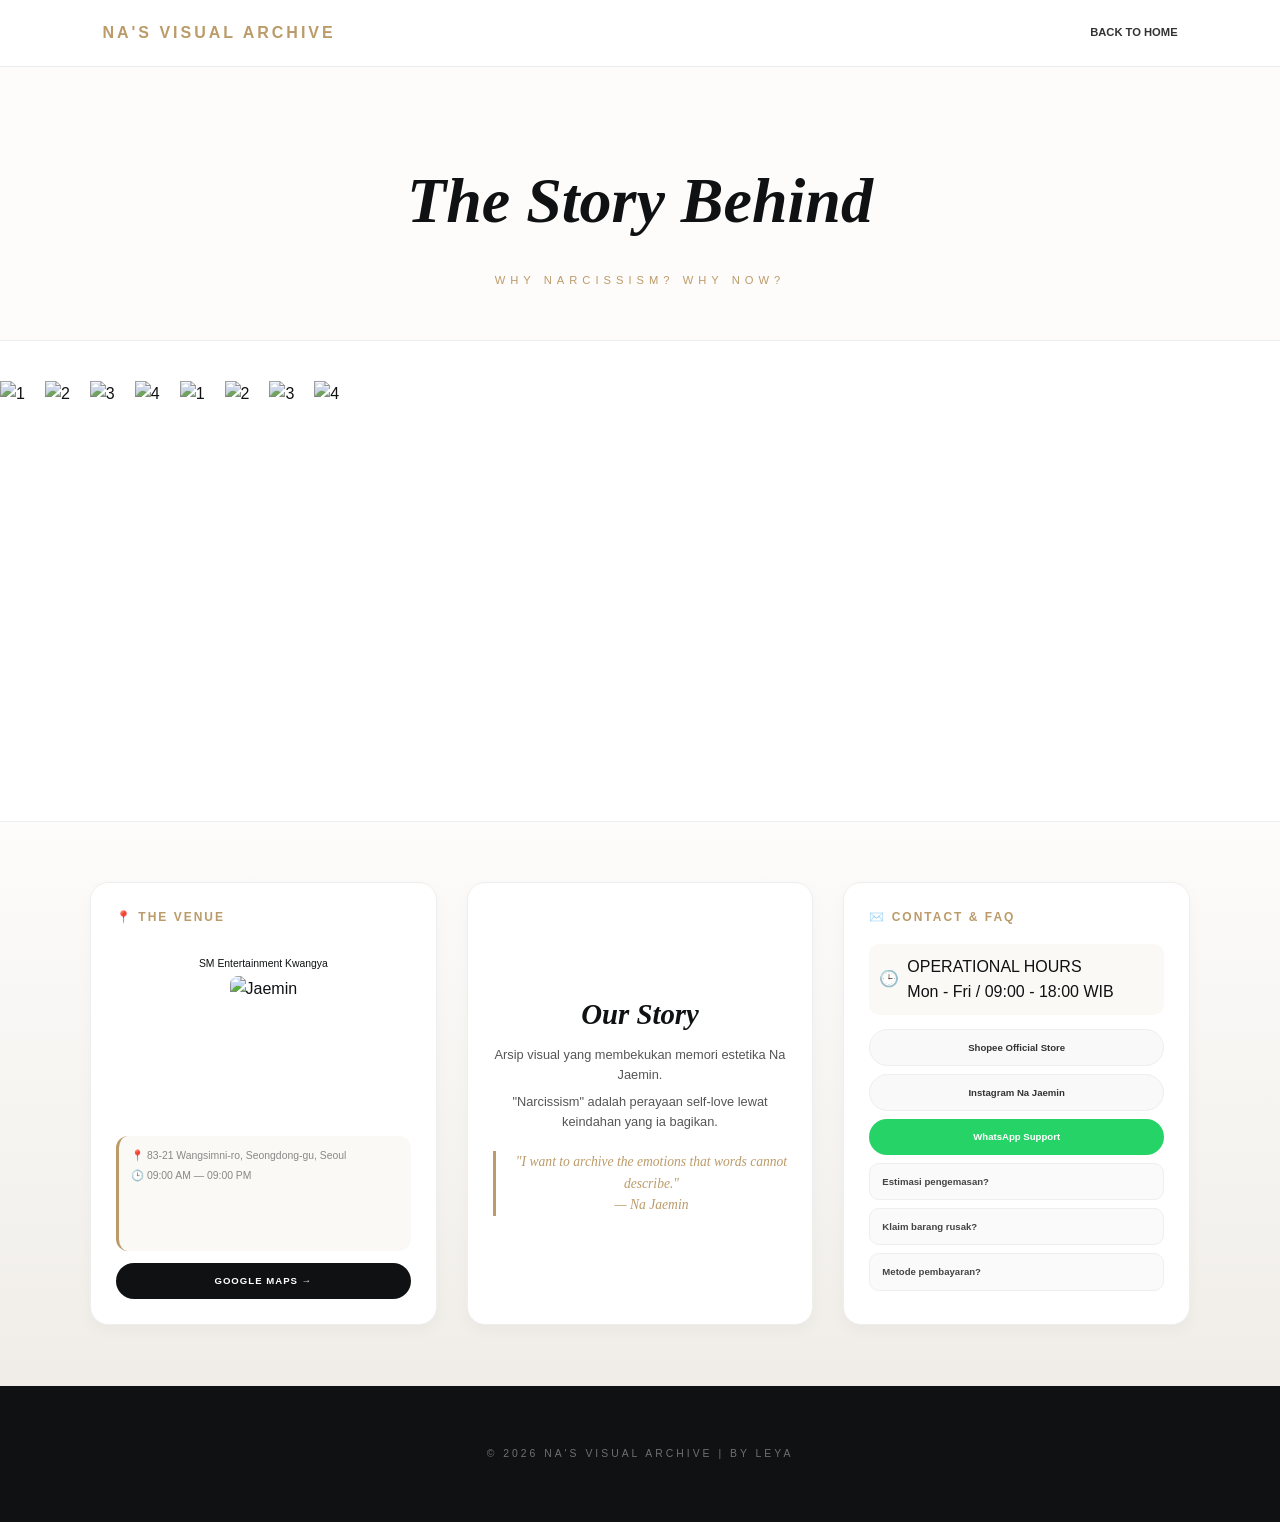
==== about.html @ 1cf2fa70 "Add files via upload" ====
<!DOCTYPE html>
<html lang="id">
<head>
    <meta charset="UTF-8">
    <meta name="viewport" content="width=device-width, initial-scale=1.0">
    <title>Tentang & Kontak | Na's Visual Archive</title>
    <link rel="stylesheet" href="style.css">
</head>
<body class="page-about">

    <nav class="navbar">
        <a href="indexx.html" class="logo">NA'S VISUAL ARCHIVE</a>
        <div class="nav-links">
            <a href="indexx.html" style="text-decoration:none; color: #333; font-size: 0.7rem; font-weight: 700;">BACK TO HOME</a>
        </div>
    </nav>

    <!-- Judul & Marquee -->
    <header class="about-header">
        <h1>The Story Behind</h1>
        <p style="letter-spacing:5px;font-size:0.7rem;color:var(--gold);">WHY NARCISSISM? WHY NOW?</p>
    </header>

    <div class="photo-strip">
        <div class="strip-track">
            <img src="heading1.jpg" alt="1"><img src="heading2.jpg" alt="2">
            <img src="heading3.jpg" alt="3"><img src="heading4.jpg" alt="4">
            <img src="icon1.jpg" alt="1"><img src="icon2.jpg" alt="2">
            <img src="icon3.jpg" alt="3"><img src="icon4.jpg" alt="4">
        </div>
    </div>

        <!-- TIGA BAGIAN SEJAJAR -->
    <section class="about-section">
        <div class="about-grid">

            <!-- 1. LOKASI -->
            <div class="about-card">
                <h3>📍 THE VENUE</h3>
                <div class="map-box">
                    <div class="map-placeholder">
                        <p>SM Entertainment Kwangya</p>
                        <img src="icon5.jpg" alt="Jaemin">
                    </div>
                </div>
                <div class="address-box">
                    <p>📍 83-21 Wangsimni-ro, Seongdong-gu, Seoul</p>
                    <p>🕒 09:00 AM — 09:00 PM</p>
                </div>
                <a href="https://maps.google.com" target="_blank" class="btn-maps">GOOGLE MAPS →</a>
            </div>

            <!-- 2. OUR STORY -->
            <div class="about-card story">
                <h2>Our Story</h2>
                <p>Arsip visual yang membekukan memori estetika Na Jaemin.</p>
                <p>"Narcissism" adalah perayaan self‑love lewat keindahan yang ia bagikan.</p>
                <div class="quote">
                    "I want to archive the emotions that words cannot describe."<br>— Na Jaemin
                </div>
            </div>

            <!-- 3. KONTAK & FAQ -->
            <div class="about-card">
                <h3>✉️ CONTACT & FAQ</h3>
                <div class="info-hours">
                    <span>🕒</span>
                    <div>
                        <p class="info-label">OPERATIONAL HOURS</p>
                        <p class="info-val">Mon - Fri / 09:00 - 18:00 WIB</p>
                    </div>
                </div>
                <a href="https://shopee.co.id/kwangya_jkt" class="contact-link">Shopee Official Store</a>
                <a href="https://www.instagram.com/na.jaemin0813" class="contact-link">Instagram Na Jaemin</a>
                <a href="https://wa.me/083161645214" class="contact-link whatsapp">WhatsApp Support</a>
                <details>
                    <summary>Estimasi pengemasan?</summary>
                    <p>1-2 hari kerja.</p>
                </details>
                <details>
                    <summary>Klaim barang rusak?</summary>
                    <p>Wajib video unboxing utuh.</p>
                </details>
                <details>
                    <summary>Metode pembayaran?</summary>
                    <p>BCA, DANA, GoPay.</p>
                </details>
            </div>

        </div>
    </section>

    <footer>© 2026 NA'S VISUAL ARCHIVE | BY LEYA</footer>

    <div id="global-toast" class="toast-notif"></div>
    <script src="app.js" defer></script>
</body>
</html>
---- style.css ----
/* === VARIABEL & RESET === */
:root {
  --gold: #bb9b69; --dark: #0f1112; --bg: #fdfcfb;
  --white: #fff; --border: #ececec; --red: #ff7675;
  --green: #27ae60; --cream: #f4eee1;
  --font: 'Plus Jakarta Sans', sans-serif;
  --serif: 'Playfair Display', serif;
}
html { scroll-behavior: smooth; }
* { margin: 0; padding: 0; box-sizing: border-box; font-family: var(--font); }
body { background: var(--bg); color: var(--dark); line-height: 1.6; }

/* === NAVIGASI === */
.navbar {
  display: flex; justify-content: space-between; align-items: center;
  padding: 20px 8%; position: fixed; width: 100%; top: 0; z-index: 1000;
  background: rgba(255,255,255,0.92); backdrop-filter: blur(12px);
  border-bottom: 1px solid var(--border); transition: padding 0.3s, box-shadow 0.3s;
}
.navbar.scrolled { padding: 8px 6%; box-shadow: 0 4px 15px rgba(0,0,0,0.05); }
.logo { font-size: 1rem; font-weight: 800; letter-spacing: 3px; color: var(--gold); text-decoration: none; }
.logo:hover { opacity: 0.8; }
.nav-links { list-style: none; display: flex; gap: 25px; flex-wrap: wrap; align-items: center; }
.nav-links a {
  text-decoration: none; color: #333; font-size: 0.65rem; text-transform: uppercase;
  font-weight: 700; transition: color 0.3s; position: relative;
}
.nav-links a::after {
  content: ''; position: absolute; width: 0; height: 1.5px; bottom: -4px; left: 0;
  background: var(--gold); transition: width 0.2s;
}
.nav-links a:hover, .nav-links a.active { color: var(--gold); }
.nav-links a:hover::after, .nav-links a.active::after { width: 100%; }
.cart-icon { cursor: pointer; position: relative; font-size: 1rem; }
.cart-badge {
  position: absolute; top: -8px; right: -10px; background: var(--gold); color: #fff;
  font-size: 0.55rem; padding: 2px 5px; border-radius: 50%; font-weight: 800;
}
footer {
  background: var(--dark); color: rgba(255,255,255,0.4); padding: 60px 8%;
  text-align: center; font-size: 0.65rem; letter-spacing: 3px; border-top: 1px solid var(--border);
}

/* === HALAMAN UTAMA === */
.hero {
  height: 100vh; display: flex; align-items: center; justify-content: center;
  position: relative; overflow: hidden;
}
.hero video { position: absolute; width: 100%; height: 100%; object-fit: cover; filter: brightness(0.5); }
.hero-content {
  position: relative; z-index: 10; text-align: center; color: #fff;
  animation: fadeUp 1.5s ease-out forwards; animation-delay: 0.2s;
}
.hero-content span { font-size: 0.7rem; letter-spacing: 10px; text-transform: uppercase; display: block; margin-bottom: 20px; }
.hero-content h1 {
  font-family: var(--serif); font-size: clamp(3rem, 10vw, 7rem); font-style: italic;
  font-weight: 400; line-height: 1; margin-bottom: 30px;
}
.explore-btn {
  text-decoration: none; background: #fff; color: var(--dark); padding: 15px 40px;
  border-radius: 40px; font-size: 0.7rem; font-weight: 800; letter-spacing: 3px;
  transition: 0.4s; display: inline-block;
}
.explore-btn:hover { background: var(--gold); color: #fff; transform: translateY(-3px); }
@keyframes fadeUp { from { opacity: 0; transform: translateY(40px); } to { opacity: 1; transform: translateY(0); } }
.fade-up { opacity: 0; animation: fadeUp 1.5s ease-out forwards; }
.page-indexx .about { animation-delay: 0.8s; }
.page-indexx .location-section { animation-delay: 1.2s; }

.about { padding: 120px 8%; background: var(--bg); display: grid; grid-template-columns: 1fr 1fr; gap: 80px; align-items: center; }
.about-img-frame { position: relative; width: 100%; height: 600px; }
.main-img { width: 100%; height: 100%; object-fit: cover; border-radius: 2px; position: relative; z-index: 2; }
.img-decoration { position: absolute; top: 40px; left: -40px; width: 100%; height: 100%; border: 1px solid var(--gold); z-index: 1; }
.about-text h2 { font-family: var(--serif); font-size: 3rem; color: var(--dark); margin-bottom: 30px; font-style: italic; }
.about-text p { line-height: 2; color: #555; font-size: 0.95rem; margin-bottom: 20px; text-align: justify; }
.quote { font-family: var(--serif); font-size: 1.2rem; color: var(--gold); font-style: italic; margin-top: 30px; border-left: 3px solid var(--gold); padding-left: 20px; }

.location-section { padding: 100px 8%; text-align: center; background: var(--cream); }
.map-link-container { display: block; max-width: 1000px; margin: 0 auto; text-decoration: none; transition: transform 0.4s; }
.map-link-container:hover { transform: translateY(-8px); }
.fake-map { width: 100%; height: 400px; background: #ddd url('heading1.jpg') center/cover; display: flex; align-items: center; justify-content: center; border-radius: 15px; overflow: hidden; position: relative; }
.map-overlay { position: absolute; inset: 0; background: rgba(15,17,18,0.4); display: flex; flex-direction: column; align-items: center; justify-content: center; opacity: 0; transition: 0.3s; color: #fff; backdrop-filter: blur(2px); }
.map-link-container:hover .map-overlay { opacity: 1; }
.venue-info { margin-top: 30px; }
.venue-info p { font-size: 0.8rem; color: var(--gold); font-weight: 800; letter-spacing: 3px; }
.view-details-btn { display: inline-block; margin-top: 15px; font-size: 0.6rem; color: var(--dark); text-decoration: none; border-bottom: 1px solid var(--gold); padding-bottom: 5px; text-transform: uppercase; letter-spacing: 2px; transition: 0.3s; }

.music-bar { position: fixed; bottom: 20px; right: 20px; z-index: 10000; background: rgba(255,255,255,0.7); backdrop-filter: blur(10px); padding: 10px; border-radius: 50px; border: 1px solid var(--gold); display: flex; align-items: center; gap: 10px; }
.music-bar audio { height: 30px; width: 150px; }
.music-bar span { font-size: 0.5rem; font-weight: 800; color: var(--gold); letter-spacing: 1px; }

/* === HALAMAN ABOUT (TENTANG, LOKASI, KONTAK) === */
.about-header { padding: 150px 8% 50px; text-align: center; }
.about-header h1 { font-family: var(--serif); font-style: italic; font-size: 4rem; margin-bottom: 20px; }
.photo-strip { display: flex; overflow: hidden; gap: 20px; background: #fff; padding: 40px 0; border-top: 1px solid #eee; border-bottom: 1px solid #eee; }
.strip-track { display: flex; gap: 20px; animation: scroll 40s linear infinite; }
.strip-track img { height: 400px; width: auto; filter: grayscale(40%); transition: 0.5s; }
.strip-track img:hover { filter: grayscale(0); transform: scale(1.05); }
@keyframes scroll { 0% { transform: translateX(0); } 100% { transform: translateX(-50%); } }

.about-section { padding: 60px 5%; background: linear-gradient(to bottom, var(--bg), #f0ede8); }
.about-grid { display: grid; grid-template-columns: repeat(3, 1fr); gap: 30px; max-width: 1100px; margin: 0 auto; }
.about-card { background: #fff; border-radius: 18px; padding: 25px; border: 1px solid #eee; box-shadow: 0 6px 16px rgba(0,0,0,0.03); display: flex; flex-direction: column; }
.about-card h3 { font-size: 0.75rem; letter-spacing: 2px; color: var(--gold); text-transform: uppercase; margin-bottom: 16px; }
.about-card .map-box { height: 180px; margin-bottom: 12px; }
.about-card .map-placeholder { padding: 8px; text-align: center; }
.about-card .map-placeholder p { font-size: 0.65rem; margin: 4px 0; }
.about-card .map-placeholder img { width: 100%; height: 120px; object-fit: cover; border-radius: 8px; }
.about-card .address-box { background: #faf9f5; padding: 12px; border-radius: 12px; border-left: 3px solid var(--gold); margin-bottom: 12px; flex: 1; }
.about-card .address-box p { font-size: 0.65rem; color: #888; margin: 0 0 4px; }
.about-card .btn-maps { display: block; text-align: center; background: var(--dark); color: #fff; padding: 10px; border-radius: 30px; font-size: 0.6rem; font-weight: 800; text-decoration: none; letter-spacing: 1px; transition: 0.3s; }
.about-card .btn-maps:hover { background: var(--gold); }

.about-card.story { justify-content: center; text-align: center; padding: 30px 25px; }
.about-card.story h2 { font-family: var(--serif); font-size: 1.8rem; font-style: italic; color: var(--dark); margin-bottom: 8px; }
.about-card.story p { color: #555; font-size: 0.8rem; line-height: 1.6; margin-bottom: 6px; }
.about-card.story .quote { font-size: 0.85rem; margin-top: 12px; }

.about-card .info-hours { display: flex; align-items: center; gap: 8px; margin-bottom: 14px; background: #faf9f5; padding: 10px; border-radius: 10px; }
.about-card .contact-link { display: block; padding: 10px; background: #f9f9f9; border-radius: 30px; text-align: center; font-size: 0.6rem; font-weight: 700; color: #333; text-decoration: none; border: 1px solid #eee; margin-bottom: 8px; }
.about-card .contact-link.whatsapp { background: #25d366; color: #fff; border: none; }
.about-card details { background: #fafafa; border: 1px solid #eee; border-radius: 10px; margin-bottom: 8px; padding: 0 12px; }
.about-card summary { font-size: 0.6rem; font-weight: 700; color: #444; padding: 10px 0; cursor: pointer; list-style: none; }
.about-card details p { font-size: 0.6rem; color: #666; padding-bottom: 10px; margin: 0; }

/* === TOKO (nadya) === */
.page-shop .container { padding: 25px 6%; display: grid; grid-template-columns: 1fr 300px; gap: 25px; }
.sub-nav { margin-top: 68px; background: #fff; padding: 15px 6% 12px; border-bottom: 1px solid var(--border); text-align: center; }
.search-bar { width: 100%; max-width: 400px; padding: 8px 18px; border-radius: 40px; border: 1px solid var(--border); background: #f9f9f9; outline: none; margin-bottom: 12px; font-size: 0.8rem; }
.cat-filter { display: flex; justify-content: center; gap: 15px; flex-wrap: wrap; }
.cat-filter a { text-decoration: none; color: #999; font-size: 0.6rem; font-weight: 800; text-transform: uppercase; }
.cat-filter a:hover { color: var(--gold); }
.section-title { font-size: 0.8rem; letter-spacing: 3px; margin: 30px 0 15px; color: var(--gold); display: flex; align-items: center; gap: 10px; text-transform: uppercase; }
.section-title::after { content: ""; height: 1px; flex: 1; background: var(--border); }
.grid { display: grid; grid-template-columns: repeat(auto-fill, minmax(200px, 1fr)); gap: 20px; }

.p-item { position: relative; }
.db-check { display: none; }
.card { background: #fff; border-radius: 18px; border: 1px solid var(--border); transition: 0.2s ease; cursor: pointer; overflow: hidden; display: flex; flex-direction: column; height: 100%; }
.db-check:checked + .card { border: 2px solid var(--gold); background: #fffef8; transform: translateY(-2px); box-shadow: 0 6px 15px rgba(0,0,0,0.05); }
.img-box { position: relative; width: 100%; aspect-ratio: 1 / 1; overflow: hidden; background: #f5f5f5; }
.img-box img { width: 100%; height: 100%; object-fit: cover; transition: transform 0.2s ease; }
.slider-btn { position: absolute; top: 50%; transform: translateY(-50%); background: rgba(0,0,0,0.5); color: #fff; border: none; width: 26px; height: 26px; border-radius: 50%; cursor: pointer; font-size: 0.9rem; display: flex; align-items: center; justify-content: center; opacity: 0; transition: 0.2s; z-index: 5; }
.card:hover .slider-btn { opacity: 0.7; }
.slider-left { left: 6px; } .slider-right { right: 6px; }
.badge-label { position: absolute; top: 8px; left: 8px; padding: 3px 8px; border-radius: 30px; font-size: 0.5rem; font-weight: 800; color: #fff; z-index: 2; }
.badge-laris { background: var(--red); } .badge-mahal { background: var(--dark); } .badge-murah { background: var(--green); } .badge-habis { background: #aaa; }
.info { padding: 10px; flex-grow: 1; }
.info h3 { font-size: 0.75rem; font-weight: 700; margin-bottom: 4px; }
.price { color: var(--gold); font-weight: 800; font-size: 0.9rem; display: block; margin: 6px 0; }
.rating { font-size: 0.6rem; color: #f1c40f; margin-bottom: 4px; letter-spacing: 1px; }
.stock-info { font-size: 0.55rem; color: var(--green); margin: 4px 0; font-weight: 600; }
.stock-info.out { color: var(--red); }
.qty-row { margin-top: 8px; display: flex; gap: 6px; align-items: center; }
.variant-select, .qty-input { flex: 1; padding: 6px; font-size: 0.65rem; border: 1px solid #ddd; border-radius: 8px; background: #fefefe; }
.qty-input { width: 60px; text-align: center; }
.cart-actions { display: flex; gap: 6px; margin-top: 8px; }
.btn-add-cart, .btn-remove-cart { flex: 1; padding: 6px; font-size: 0.6rem; font-weight: 800; border: none; border-radius: 30px; cursor: pointer; transition: 0.2s; }
.btn-add-cart { background: var(--dark); color: #fff; } .btn-add-cart:hover { background: var(--gold); }
.btn-remove-cart { background: #f0f0f0; color: #999; } .btn-remove-cart:hover { background: #ffe0e0; color: var(--red); }
.btn-deskripsi { width: 100%; margin-top: 8px; padding: 5px; background: #f5f3ef; border: 1px solid #ddd; border-radius: 30px; font-size: 0.6rem; cursor: pointer; font-weight: 600; transition: 0.2s; }
.btn-deskripsi:hover { background: var(--gold); color: #fff; border-color: var(--gold); }

.sidebar { background: #fff; padding: 18px; border-radius: 20px; border: 1px solid var(--border); position: sticky; top: 85px; height: fit-content; }
.status-box { padding: 8px; border-radius: 12px; text-align: center; font-size: 0.7rem; font-weight: 800; margin-bottom: 15px; background: #eee; }
.status-unpaid { background: #fff1f0; color: var(--red); border: 1px solid #ffa39e; }
.cart-summary-list { max-height: 220px; overflow-y: auto; margin-bottom: 15px; border-top: 1px solid var(--border); border-bottom: 1px solid var(--border); padding: 8px 0; }
.summary-item { display: flex; justify-content: space-between; font-size: 0.7rem; margin-bottom: 6px; padding: 4px 0; border-bottom: 1px dashed #f0f0f0; }
.remove-item { color: var(--red); cursor: pointer; margin-left: 6px; font-weight: 800; }
.form-group { margin-bottom: 15px; }
.form-group label { font-size: 0.65rem; font-weight: 800; color: #aaa; display: block; margin-bottom: 4px; }
.form-group select { width: 100%; padding: 8px; border-radius: 12px; border: 1px solid var(--border); font-size: 0.7rem; }
.total-row { display: flex; justify-content: space-between; font-weight: 800; border-top: 2px solid #eee; padding-top: 12px; margin-top: 10px; font-size: 0.9rem; }
.btn-checkout { width: 100%; padding: 10px; background: var(--dark); color: #fff; border: none; border-radius: 40px; font-weight: 800; margin-top: 15px; cursor: pointer; transition: 0.3s; font-size: 0.75rem; }
.btn-checkout:hover { background: var(--gold); }

/* === CHECKOUT === */
.page-checkout { background: #f8f6f2; min-height: 100vh; display: flex; align-items: center; justify-content: center; padding: 80px 20px 20px; }
.checkout-wrapper { max-width: 480px; width: 100%; margin: 0 auto; background: #fff; color: var(--dark); border-radius: 20px; box-shadow: 0 10px 30px rgba(0,0,0,0.1); overflow: hidden; border: 1px solid var(--border); }
.checkout-wrapper .header { background: #101010; padding: 18px; text-align: center; }
.checkout-wrapper .header h2 { font-size: 1.1rem; font-weight: 600; color: var(--gold); }
.checkout-wrapper .content { padding: 20px; }
.checkout-wrapper .form-group { margin-bottom: 14px; }
.checkout-wrapper label { font-size: 0.65rem; font-weight: 700; text-transform: uppercase; color: #666; display: block; margin-bottom: 4px; }
.checkout-wrapper input, .checkout-wrapper select, .checkout-wrapper textarea { width: 100%; padding: 10px; border-radius: 10px; border: 1px solid #ddd; background: #fff; color: #333; font-size: 0.8rem; }
.checkout-wrapper input:focus, .checkout-wrapper select:focus, .checkout-wrapper textarea:focus { outline: none; border-color: var(--gold); }
.cart-summary { background: #f9f9f9; border: 1px solid var(--border); border-radius: 14px; padding: 14px; margin: 18px 0; color: #333; }
.cart-summary a { color: var(--gold); text-decoration: underline; }
.cart-item { display: flex; justify-content: space-between; font-size: 0.7rem; padding: 4px 0; border-bottom: 1px solid #eee; }
.total-bayar { font-weight: 800; font-size: 1rem; color: var(--gold); text-align: right; margin-top: 12px; }
.btn-group { display: flex; gap: 10px; margin-top: 20px; }
.btn-primary, .btn-secondary { flex: 1; padding: 12px; border: none; border-radius: 40px; font-weight: 800; cursor: pointer; transition: 0.2s; font-size: 0.7rem; }
.btn-primary { background: var(--dark); color: #fff; } .btn-primary:hover { background: var(--gold); }
.btn-secondary { background: #e0e0e0; color: #333; }

#strukContainer { display: none; position: fixed; top: 50%; left: 50%; transform: translate(-50%, -50%); z-index: 9999; width: 90%; max-width: 400px; background: #1a1a1a; border: 1px solid var(--gold); border-radius: 16px; padding: 20px; box-shadow: 0 0 30px rgba(0,0,0,0.8); color: #ddd; font-size: 0.75rem; }
#strukContainer h3 { color: var(--gold); font-size: 0.9rem; text-align: center; margin-bottom: 10px; }
#strukContainer p { font-size: 0.7rem; color: #ccc; margin: 4px 0; }
#strukContainer hr { border-color: #333; }
#paymentInstruction { background: #111; border-left: 3px solid var(--gold); border-radius: 10px; padding: 12px; margin-top: 12px; font-size: 0.7rem; color: #ccc; }
.admin-panel { margin-top: 15px; text-align: center; }
.admin-panel p { font-size: 0.7rem; color: #aaa; }
.admin-panel .btn-primary { width: auto; padding: 8px 20px; font-size: 0.7rem; background: var(--gold); color: #000; }
.struk-close { position: absolute; top: 10px; right: 14px; background: none; border: none; color: var(--gold); font-size: 1.2rem; cursor: pointer; font-weight: bold; }
.toast-custom { position: fixed; bottom: 20px; left: 50%; transform: translateX(-50%); background: #222; color: #fff; padding: 10px 20px; border-radius: 40px; font-size: 0.75rem; opacity: 0; transition: 0.2s; z-index: 9999; }
button:disabled { opacity: 0.5; cursor: not-allowed; }

/* === DAFTAR PESANAN === */
.page-orderlist .container { max-width: 1000px; margin: 80px auto; padding: 20px; }
.page-orderlist .header { text-align: center; margin-bottom: 30px; }
.page-orderlist .header h1 { color: var(--gold); font-size: 1.6rem; }
.order-card { background: #fff; border-radius: 24px; margin-bottom: 25px; padding: 22px; border: 1px solid var(--border); box-shadow: 0 8px 20px rgba(0,0,0,0.03); }
.order-header { display: flex; justify-content: space-between; align-items: center; flex-wrap: wrap; border-bottom: 1px solid #eee; padding-bottom: 12px; margin-bottom: 12px; }
.order-id { font-weight: 800; color: #333; font-size: 0.9rem; }
.order-date { font-size: 0.7rem; color: #999; }
.status-badge { padding: 4px 14px; border-radius: 40px; font-size: 0.7rem; font-weight: 800; }
.status-menunggu { background: #fff1f0; color: var(--red); } .status-diproses { background: #fff3e0; color: #f39c12; } .status-dikirim { background: #e3f7ec; color: #27ae60; } .status-diterima { background: #e0f2fe; color: #0284c7; } .status-dibatalkan { background: #f0f0f0; color: #999; }
.customer-info { background: #faf9f5; padding: 14px; border-radius: 16px; margin: 12px 0; font-size: 0.75rem; line-height: 1.5; }
.order-items { margin: 15px 0; padding: 12px; background: #fefefc; border-radius: 16px; border: 1px solid #f0ede8; }
.item-row { display: flex; justify-content: space-between; font-size: 0.75rem; margin-bottom: 8px; }
.order-total { text-align: right; font-weight: 800; margin-top: 10px; padding-top: 8px; border-top: 1px dashed #ddd; }
.action-buttons { display: flex; gap: 12px; margin-top: 18px; flex-wrap: wrap; }
.btn { padding: 8px 18px; border: none; border-radius: 40px; font-weight: 700; font-size: 0.7rem; cursor: pointer; transition: 0.2s; }
.btn-proses { background: var(--gold); color: #fff; } .btn-kirim { background: var(--green); color: #fff; } .btn-terima { background: #0284c7; color: #fff; } .btn-batal { background: #e0e0e0; color: #666; } .btn-disabled { opacity: 0.5; cursor: not-allowed; background: #ccc; }
.nav-links-bottom { text-align: center; margin-top: 30px; padding: 15px; border-top: 1px solid #e0ddd8; }
.nav-links-bottom a { color: var(--gold); text-decoration: none; font-weight: 600; }
.kode-bayar { background: #f9f2e0; padding: 5px 10px; border-radius: 12px; font-family: monospace; font-weight: bold; display: inline-block; margin-top: 5px; }

/* === REVIEWS === */
.page-reviews .container { padding: 100px 6% 70px; max-width: 1200px; margin: 0 auto; }
.best-seller-title { font-size: 0.8rem; font-weight: 800; letter-spacing: 3px; text-align: center; margin-bottom: 30px; color: var(--gold); text-transform: uppercase; }
.best-grid { display: grid; grid-template-columns: repeat(auto-fit, minmax(240px, 1fr)); gap: 25px; margin-bottom: 60px; }
.best-item { background: #fff; padding: 28px 20px; border-radius: 20px; border: 1px solid var(--border); text-align: center; transition: all 0.3s; text-decoration: none; color: inherit; display: block; box-shadow: 0 4px 12px rgba(0,0,0,0.02); }
.best-item:hover { transform: translateY(-8px); border-color: var(--gold); box-shadow: 0 15px 30px rgba(187,155,105,0.1); }
.rank-tag { font-size: 0.55rem; background: var(--gold); color: #fff; padding: 3px 10px; border-radius: 50px; font-weight: 800; display: inline-block; margin-bottom: 12px; }
.best-item h4 { font-size: 0.9rem; margin: 8px 0 4px; font-weight: 800; }
.best-item p { font-size: 0.7rem; color: #aaa; margin-bottom: 8px; }
.price-tag { color: var(--gold); font-weight: 800; font-size: 0.85rem; }

.section-header { text-align: center; margin-bottom: 50px; }
.section-header h2 { font-size: 1.6rem; letter-spacing: 4px; font-weight: 800; color: var(--dark); }
.section-header p { font-size: 0.7rem; color: var(--gold); letter-spacing: 2px; margin-top: 5px; }

.review-grid { display: grid; grid-template-columns: repeat(auto-fit, minmax(280px, 1fr)); gap: 25px; }
.review-card {
  background: #fff; padding: 28px; border-radius: 22px; border: 1px solid var(--border);
  display: flex; flex-direction: column; transition: all 0.3s; height: 100%;
  box-shadow: 0 4px 12px rgba(0,0,0,0.02);
}
.review-card:hover { transform: translateY(-5px); box-shadow: 0 12px 28px rgba(0,0,0,0.06); border-color: #ddd; }
.product-badge {
  display: inline-flex; align-items: center; background: #fdf1e1; color: var(--gold);
  padding: 6px 14px; border-radius: 50px; font-size: 0.6rem; font-weight: 800; margin-bottom: 15px;
  letter-spacing: 0.5px; align-self: flex-start;
}
.stars { color: #f1c40f; font-size: 0.9rem; margin-bottom: 12px; letter-spacing: 2px; }
.review-content { font-size: 0.8rem; color: #555; line-height: 1.7; margin-bottom: 20px; flex: 1; }
.user-profile { display: flex; align-items: center; gap: 12px; padding-top: 18px; border-top: 1px solid #f5f5f5; margin-top: auto; }
.user-avatar { width: 44px; height: 44px; border-radius: 50%; background: #eee; border: 2px solid var(--gold); object-fit: cover; flex-shrink: 0; }
.user-info h5 { font-size: 0.8rem; font-weight: 800; color: var(--dark); line-height: 1.3; }
.user-info span { font-size: 0.65rem; color: #bbb; text-transform: uppercase; letter-spacing: 0.5px; }
.like-container { font-size: 0.7rem; color: var(--red); font-weight: 800; margin: 12px 0 8px; }
.admin-reply {
  background: #fafafa; padding: 14px; border-radius: 12px; border-left: 3px solid var(--gold);
  font-size: 0.7rem; color: #555; margin-top: 10px; line-height: 1.5;
}

.stats-container {
  background: var(--dark); color: #fff; padding: 60px 30px; border-radius: 40px;
  display: grid; grid-template-columns: repeat(3, 1fr); gap: 20px; margin: 70px 0 40px; text-align: center;
}
.stat-box h3 { font-size: 2.4rem; color: var(--gold); font-weight: 800; margin-bottom: 5px; }
.stat-box p { font-size: 0.65rem; text-transform: uppercase; letter-spacing: 3px; color: rgba(255,255,255,0.5); }

/* === TOAST GLOBAL === */
.toast-notif { position: fixed; bottom: 20px; left: 50%; transform: translateX(-50%); background: #1e1e1e; color: #fff; padding: 8px 18px; border-radius: 50px; font-size: 0.7rem; z-index: 9999; opacity: 0; transition: 0.2s; pointer-events: none; }

/* === RESPONSIVE === */
@media (max-width: 768px) {
  .navbar { flex-direction: column; gap: 15px; padding: 15px 5%; }
  .nav-links { gap: 10px; justify-content: center; }
  .review-grid, .stats-container, .about-grid { grid-template-columns: 1fr; }
  .about { grid-template-columns: 1fr; }
  .about-img-frame { height: 400px; }
  .best-grid { grid-template-columns: 1fr; }
}
@media (max-width: 750px) {
  .page-shop .container { grid-template-columns: 1fr; }
  .page-shop .sidebar { position: static; margin-top: 20px; }
  .grid { grid-template-columns: repeat(auto-fill, minmax(170px, 1fr)); }
}
@media (max-width: 600px) {
  .order-header { flex-direction: column; align-items: flex-start; gap: 8px; }
  .action-buttons button { flex: 1; }
}
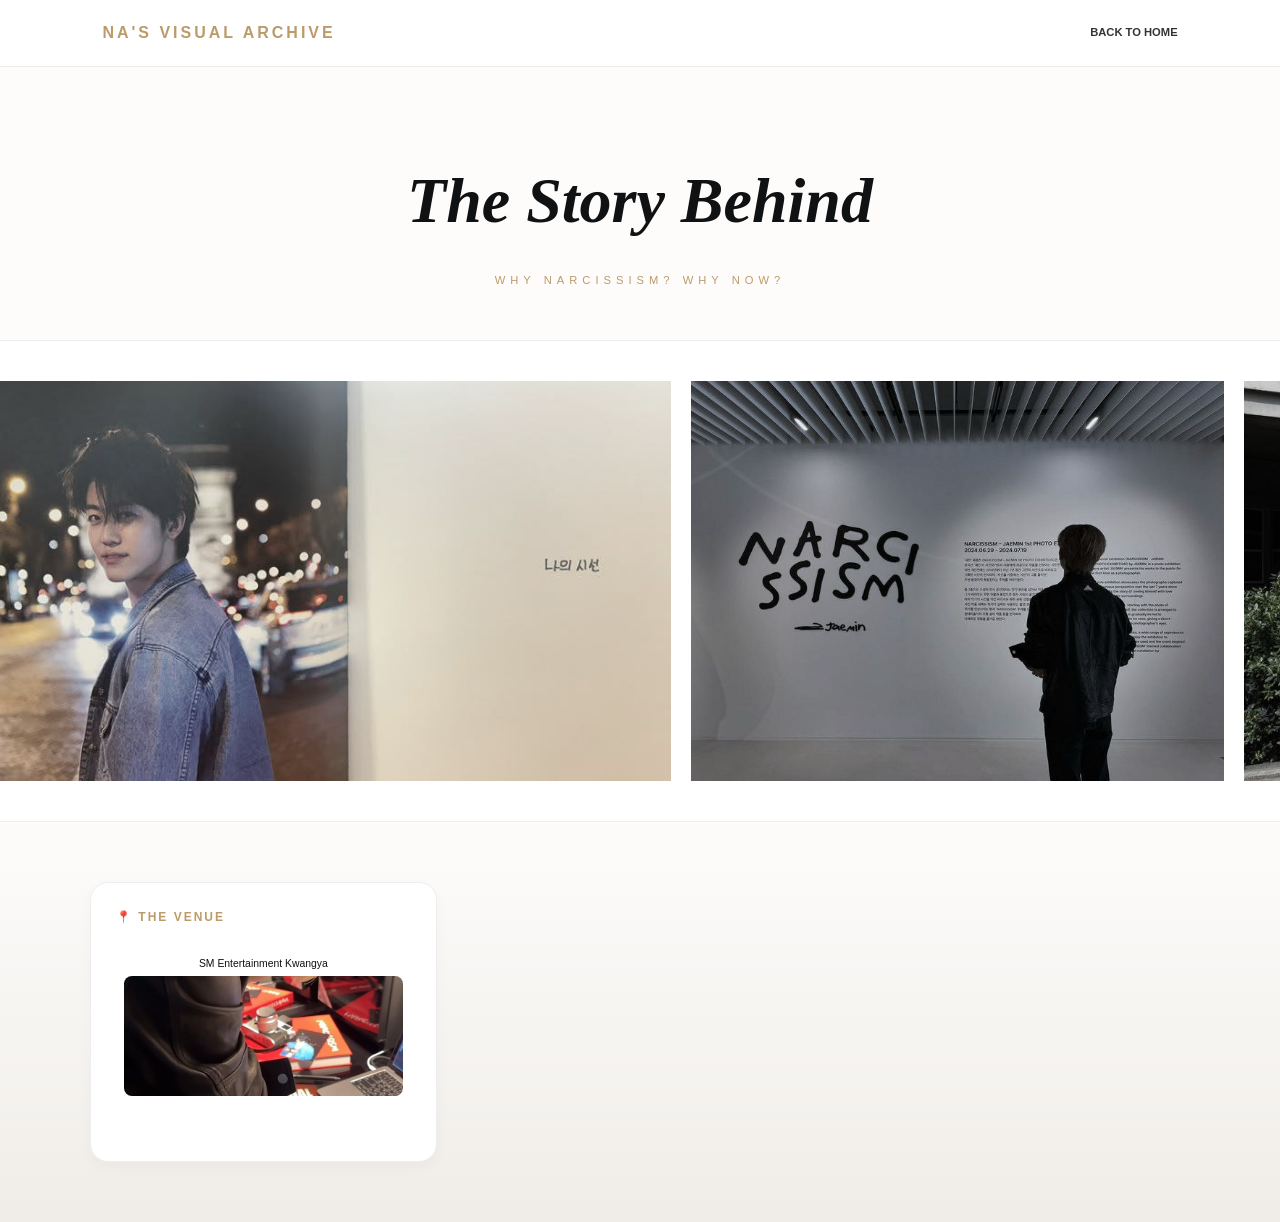
==== commit 98ba24e2: "Fix formatting and update navigation links in about.html Updated links and fixed formatting issues i" ====
--- a/about.html
+++ b/about.html
@@ -9,9 +9,9 @@
 <body class="page-about">
 
     <nav class="navbar">
-        <a href="indexx.html" class="logo">NA'S VISUAL ARCHIVE</a>
+        <a href="index.html" class="logo">NA'S VISUAL ARCHIVE</a>
         <div class="nav-links">
-            <a href="indexx.html" style="text-decoration:none; color: #333; font-size: 0.7rem; font-weight: 700;">BACK TO HOME</a>
+            <a href="index.html" style="text-decoration:none; color: #333; font-size: 0.7rem; font-weight: 700;">BACK TO HOME</a>
         </div>
     </nav>
 
@@ -41,58 +41,3 @@
                     <div class="map-placeholder">
                         <p>SM Entertainment Kwangya</p>
                         <img src="icon5.jpg" alt="Jaemin">
-                    </div>
-                </div>
-                <div class="address-box">
-                    <p>📍 83-21 Wangsimni-ro, Seongdong-gu, Seoul</p>
-                    <p>🕒 09:00 AM — 09:00 PM</p>
-                </div>
-                <a href="https://maps.google.com" target="_blank" class="btn-maps">GOOGLE MAPS →</a>
-            </div>
-
-            <!-- 2. OUR STORY -->
-            <div class="about-card story">
-                <h2>Our Story</h2>
-                <p>Arsip visual yang membekukan memori estetika Na Jaemin.</p>
-                <p>"Narcissism" adalah perayaan self‑love lewat keindahan yang ia bagikan.</p>
-                <div class="quote">
-                    "I want to archive the emotions that words cannot describe."<br>— Na Jaemin
-                </div>
-            </div>
-
-            <!-- 3. KONTAK & FAQ -->
-            <div class="about-card">
-                <h3>✉️ CONTACT & FAQ</h3>
-                <div class="info-hours">
-                    <span>🕒</span>
-                    <div>
-                        <p class="info-label">OPERATIONAL HOURS</p>
-                        <p class="info-val">Mon - Fri / 09:00 - 18:00 WIB</p>
-                    </div>
-                </div>
-                <a href="https://shopee.co.id/kwangya_jkt" class="contact-link">Shopee Official Store</a>
-                <a href="https://www.instagram.com/na.jaemin0813" class="contact-link">Instagram Na Jaemin</a>
-                <a href="https://wa.me/083161645214" class="contact-link whatsapp">WhatsApp Support</a>
-                <details>
-                    <summary>Estimasi pengemasan?</summary>
-                    <p>1-2 hari kerja.</p>
-                </details>
-                <details>
-                    <summary>Klaim barang rusak?</summary>
-                    <p>Wajib video unboxing utuh.</p>
-                </details>
-                <details>
-                    <summary>Metode pembayaran?</summary>
-                    <p>BCA, DANA, GoPay.</p>
-                </details>
-            </div>
-
-        </div>
-    </section>
-
-    <footer>© 2026 NA'S VISUAL ARCHIVE | BY LEYA</footer>
-
-    <div id="global-toast" class="toast-notif"></div>
-    <script src="app.js" defer></script>
-</body>
-</html>
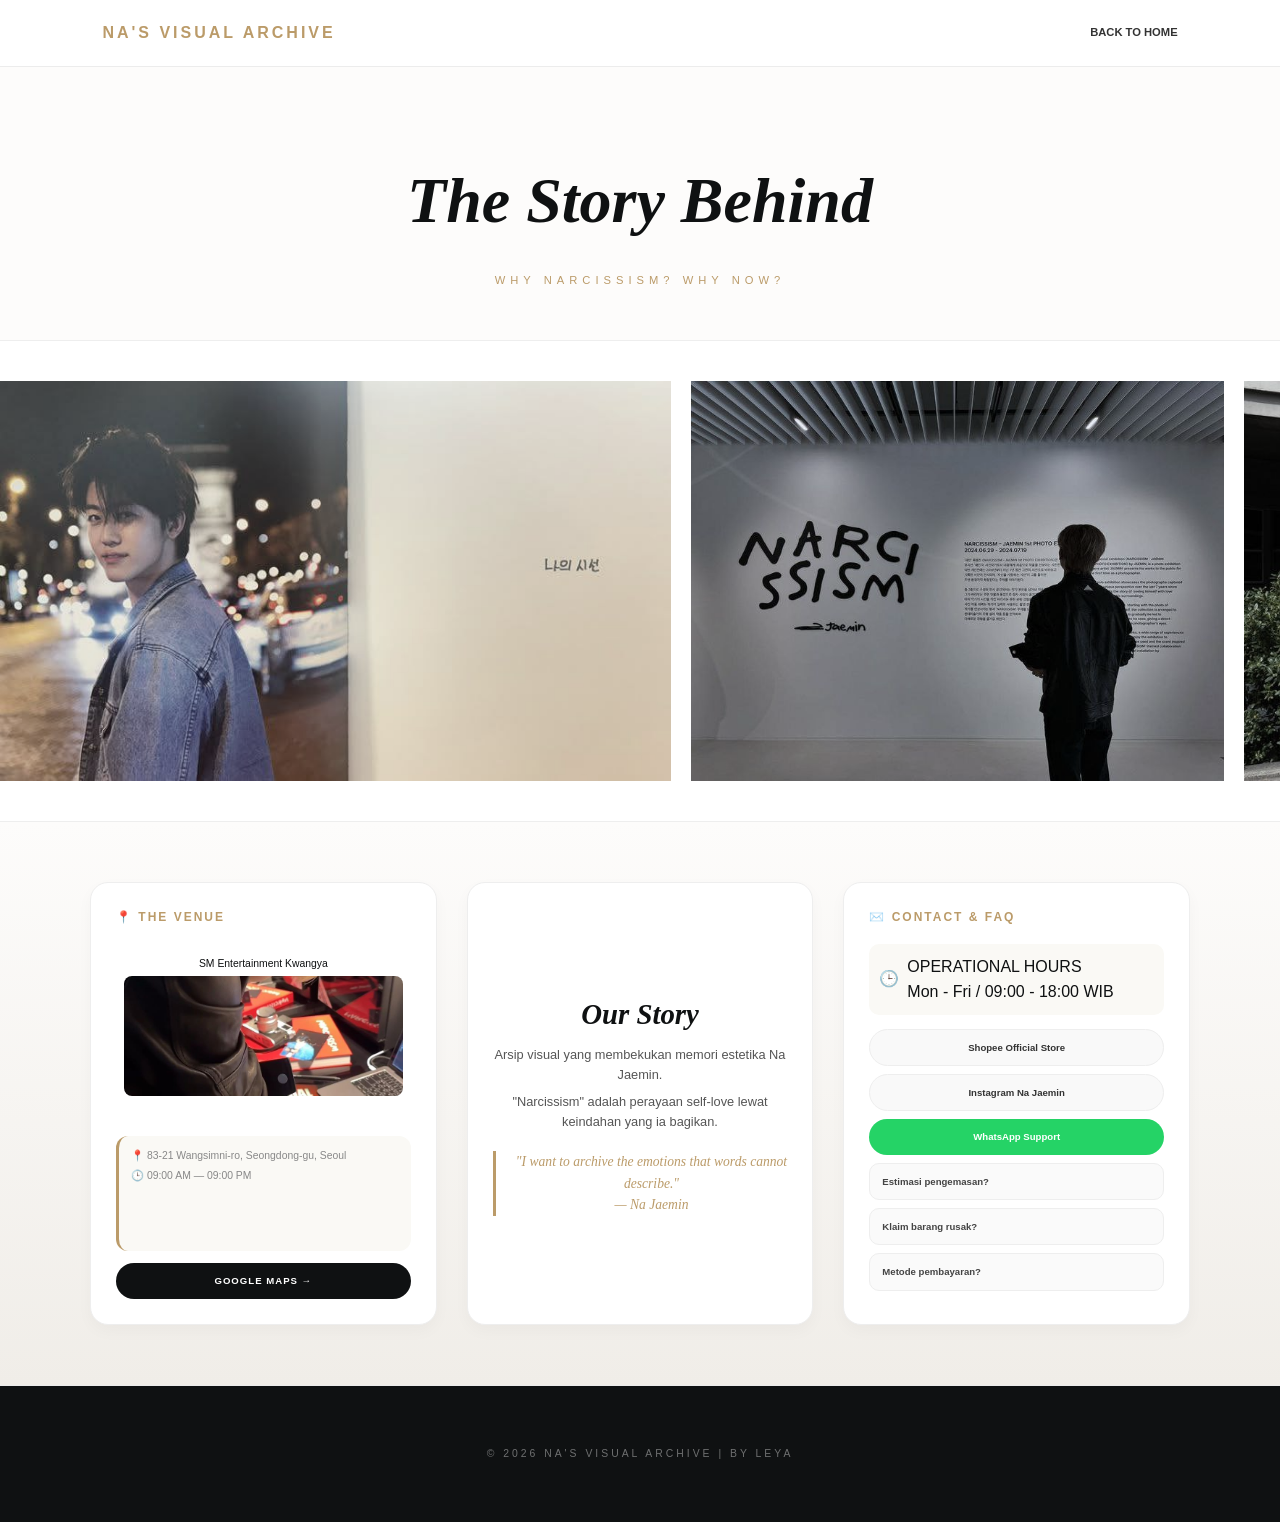
==== commit 77470fb0: "Update about.html" ====
--- a/about.html
+++ b/about.html
@@ -41,3 +41,58 @@
                     <div class="map-placeholder">
                         <p>SM Entertainment Kwangya</p>
                         <img src="icon5.jpg" alt="Jaemin">
+                    </div>
+                </div>
+                <div class="address-box">
+                    <p>📍 83-21 Wangsimni-ro, Seongdong-gu, Seoul</p>
+                    <p>🕒 09:00 AM — 09:00 PM</p>
+                </div>
+                <a href="https://maps.google.com" target="_blank" class="btn-maps">GOOGLE MAPS →</a>
+            </div>
+
+            <!-- 2. OUR STORY -->
+            <div class="about-card story">
+                <h2>Our Story</h2>
+                <p>Arsip visual yang membekukan memori estetika Na Jaemin.</p>
+                <p>"Narcissism" adalah perayaan self‑love lewat keindahan yang ia bagikan.</p>
+                <div class="quote">
+                    "I want to archive the emotions that words cannot describe."<br>— Na Jaemin
+                </div>
+            </div>
+
+            <!-- 3. KONTAK & FAQ -->
+            <div class="about-card">
+                <h3>✉️ CONTACT & FAQ</h3>
+                <div class="info-hours">
+                    <span>🕒</span>
+                    <div>
+                        <p class="info-label">OPERATIONAL HOURS</p>
+                        <p class="info-val">Mon - Fri / 09:00 - 18:00 WIB</p>
+                    </div>
+                </div>
+                <a href="https://shopee.co.id/kwangya_jkt" class="contact-link">Shopee Official Store</a>
+                <a href="https://www.instagram.com/na.jaemin0813" class="contact-link">Instagram Na Jaemin</a>
+                <a href="https://wa.me/083161645214" class="contact-link whatsapp">WhatsApp Support</a>
+                <details>
+                    <summary>Estimasi pengemasan?</summary>
+                    <p>1-2 hari kerja.</p>
+                </details>
+                <details>
+                    <summary>Klaim barang rusak?</summary>
+                    <p>Wajib video unboxing utuh.</p>
+                </details>
+                <details>
+                    <summary>Metode pembayaran?</summary>
+                    <p>BCA, DANA, GoPay.</p>
+                </details>
+            </div>
+
+        </div>
+    </section>
+
+    <footer>© 2026 NA'S VISUAL ARCHIVE | BY LEYA</footer>
+
+    <div id="global-toast" class="toast-notif"></div>
+    <script src="app.js" defer></script>
+</body>
+</html>
